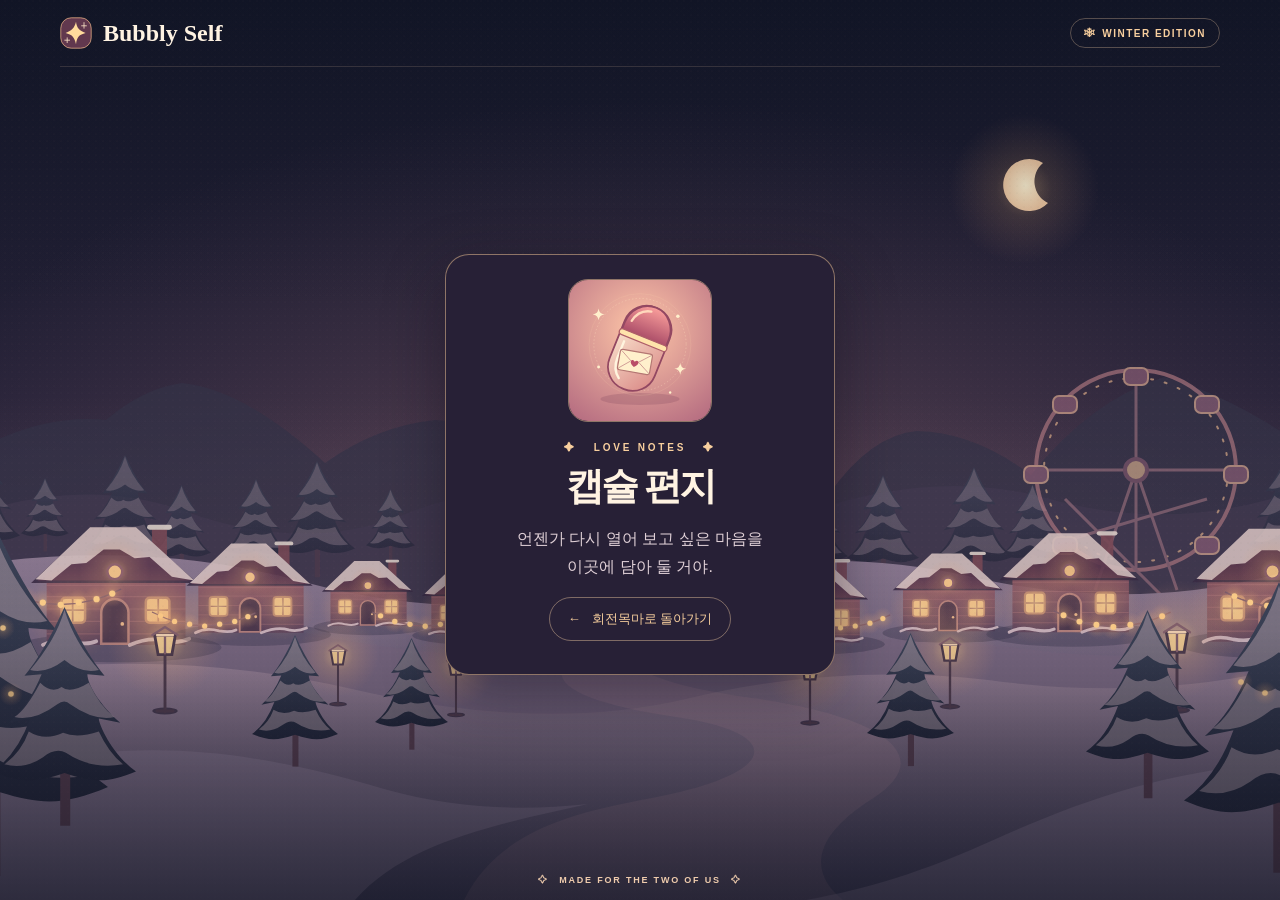
==== Capsule_Letter/index.html @ 06a0658e "Build the Bubbly Self Christmas carousel" ====
<!doctype html>
<html lang="ko">
<head>
  <meta charset="utf-8">
  <meta name="viewport" content="width=device-width, initial-scale=1">
  <meta name="theme-color" content="#141626">
  <meta name="robots" content="noindex, nofollow">
  <title>캡슐 편지 · Bubbly Self</title>
  <link rel="icon" href="/assets/spark.svg" type="image/svg+xml">
  <link rel="stylesheet" href="/style.css">
</head>
<body>
  <div class="scenery" aria-hidden="true"><div class="village"></div><div class="snow"></div></div>
  <header class="site-header">
    <a class="brand" href="/" aria-label="Bubbly Self 홈">
      <img src="/assets/spark.svg" width="32" height="32" alt="">
      <span>Bubbly Self</span>
    </a>
    <span class="edition"><span aria-hidden="true">❄</span> WINTER EDITION</span>
  </header>

  <main class="letter-page">
    <article class="letter">
      <img src="/assets/capsule.svg" width="144" height="143" alt="">
      <p class="eyebrow">✦ &nbsp; LOVE NOTES &nbsp; ✦</p>
      <h1>캡슐 편지</h1>
      <p>언젠가 다시 열어 보고 싶은 마음을<br>이곳에 담아 둘 거야.</p>
      <a class="return" href="/">← &nbsp; 회전목마로 돌아가기</a>
    </article>
  </main>

  <footer class="site-footer"><span aria-hidden="true">✧</span> MADE FOR THE TWO OF US <span aria-hidden="true">✧</span></footer>
</body>
</html>
---- style.css ----
:root {
  color-scheme: dark;
  --ivory: #fff3e2;
  --gold: #f8cf9e;
  --muted: #dfcfd6;
  --night: #141626;
  --serif: Georgia, 'Times New Roman', serif;
  --sans: 'Apple SD Gothic Neo', 'Malgun Gothic', 'Noto Sans CJK KR', sans-serif;
}

*, *::before, *::after { box-sizing: border-box; }

body {
  min-width: 0;
  min-height: 100svh;
  margin: 0;
  display: flex;
  flex-direction: column;
  color: var(--ivory);
  background: var(--night);
  font-family: var(--sans);
}

button, a { -webkit-tap-highlight-color: transparent; }
button { font: inherit; }
a { color: inherit; }
:focus-visible { outline: 2px solid #fff0b7; outline-offset: 4px; }

.scenery, .village, .stars, .snow { position: fixed; inset: 0; pointer-events: none; }
.scenery { z-index: -1; overflow: hidden; background: radial-gradient(ellipse at 50% 60%, #3f3148, transparent 66%), linear-gradient(#101526, #232238 62%, #323044); }
.village { background: url('/assets/village.svg') center bottom / cover no-repeat; }
.village::after { content: ''; position: absolute; inset: 0; background: linear-gradient(180deg, #11142435, transparent 35%, #11132108 70%, #111321a0); }

.star, .flake { position: absolute; left: var(--x); top: var(--y); }
.star { width: var(--size); height: var(--size); background: #ffdfb3; border-radius: 50%; box-shadow: 0 0 7px #ffddb577; animation: twinkle var(--speed) var(--delay) ease-in-out infinite alternate; }
.star.is-bright { border-radius: 0; clip-path: polygon(50% 0, 60% 40%, 100% 50%, 60% 60%, 50% 100%, 40% 60%, 0 50%, 40% 40%); }
.flake { width: var(--size); height: var(--size); border-radius: 50%; background: #fff3e7; opacity: var(--opacity); animation: fall var(--speed) var(--delay) linear infinite; }
.meteor { position: absolute; top: 13%; left: 77%; width: 85px; height: 2px; border-radius: 50%; background: linear-gradient(90deg, #fff7da, #fbd2ad88, transparent); opacity: 0; animation: shoot 18s 4s linear infinite; }

@keyframes twinkle { from { opacity: .26; } to { opacity: .93; } }
@keyframes fall { from { transform: translate3d(0, calc(-8vh - var(--y)), 0); } to { transform: translate3d(var(--drift), calc(109vh - var(--y)), 0); } }
@keyframes shoot {
  0%, 100% { transform: translate3d(0, 0, 0) rotate(-26deg); opacity: 0; }
  1% { opacity: .88; }
  7%, 99% { transform: translate3d(-36vw, 19vh, 0) rotate(-26deg); opacity: 0; }
}

.site-header {
  display: flex;
  align-items: center;
  justify-content: space-between;
  gap: 12px;
  width: min(calc(100% - 36px), 1160px);
  padding: 14px 0;
  margin: 0 auto;
  border-bottom: 1px solid #f5cfad26;
}

.brand { display: inline-flex; align-items: center; gap: 8px; font: 600 20px var(--serif); text-decoration: none; }
.brand img { display: block; }
.edition { display: inline-flex; align-items: center; gap: 6px; padding: 7px 10px; border: 1px solid #f8d2a84d; border-radius: 99px; color: var(--gold); font: 700 8px var(--sans); letter-spacing: .15em; }
.edition span { font-size: 11px; }

.home { width: 100%; flex: 1; display: grid; align-content: center; justify-items: center; padding: 30px 12px 14px; }
.intro { position: relative; z-index: 1; text-align: center; }
.eyebrow { margin: 0 0 11px; color: var(--gold); font: 700 9px var(--sans); letter-spacing: .28em; }
.eyebrow span { margin: 0 .4em; }
h1 { margin: 0; font-size: clamp(26px, 8.4vw, 56px); line-height: 1.19; letter-spacing: -.08em; text-wrap: balance; }
h1 em { color: #ffcfb0; font-style: normal; }
.intro-copy { margin: 12px 0 0; color: var(--muted); font-size: clamp(12px, 3.4vw, 15px); line-height: 1.6; text-wrap: balance; }

.carousel { width: min(100%, 600px); margin-top: 15px; }
.ride { position: relative; touch-action: pan-y; user-select: none; }
.ride.is-ready { cursor: grab; }
.ride.is-dragging, .ride.is-dragging .card { cursor: grabbing; }
.ride-frame { position: relative; isolation: isolate; aspect-ratio: 600 / 450; }
.machine, .canopy, .cards { position: absolute; width: 100%; height: 100%; inset: 0; }
.machine, .canopy { pointer-events: none; }
.canopy { z-index: 2; }
.cards { z-index: 1; }
.ride-glow { position: absolute; inset: 10% 0 -5%; background: radial-gradient(ellipse at 50% 55%, #ffbc6c38 0, #c3684d23 32%, transparent 65%); pointer-events: none; }
.slot { position: absolute; left: 50%; top: 63.5%; width: 27.5%; transform: translate(-50%, -50%); font-size: clamp(10px, 3.2vw, 18px); }
.ride:not(.is-ready) .slot:not(:first-child) { display: none; }
.card {
  position: relative;
  display: flex;
  flex-direction: column;
  width: 100%;
  aspect-ratio: 3 / 4;
  overflow: hidden;
  border: 1px solid #f1cb9f;
  border-radius: .9em;
  padding: 0;
  color: #512b3e;
  background: #fff0da;
  box-shadow: 0 .6em 1.6em #15091f65, inset 0 0 0 1px #fff2db;
  font: inherit;
  text-align: left;
  text-decoration: none;
  cursor: pointer;
}
.card img { width: 100%; height: 70%; display: block; object-fit: cover; }
.is-current .card { border-color: #fff1c6; box-shadow: 0 0 1em #ffd4a769, 0 .6em 1.6em #15091f74; }
.card-caption { position: relative; display: flex; flex: 1; flex-direction: column; justify-content: center; gap: .23em; padding: .16em .55em .3em; }
.card-caption small { color: #794752; font-size: .46em; font-weight: 800; letter-spacing: .09em; white-space: nowrap; }
.card-caption strong { font-size: .95em; line-height: 1.13; letter-spacing: -.055em; word-break: keep-all; }
.card-arrow { position: absolute; right: .42em; top: 50%; width: 1.22em; height: 1.22em; display: grid; place-items: center; border-radius: 50%; color: #fff2dc; background: #9b4d5f; transform: translateY(-50%); }
.card[href] .card-caption { padding-right: 1.75em; }
.ribbon { position: absolute; top: 29%; left: -11%; width: 122%; padding: .24em 0 .3em; transform: rotate(-29deg); background: #75364c; color: #fff0d5; border-block: 1px solid #f7c696a6; box-shadow: 0 .18em .5em #37202e45; text-align: center; font: italic 700 .77em var(--serif); white-space: nowrap; }

.controls { display: flex; align-items: center; justify-content: center; gap: clamp(16px, 5vw, 34px); margin: 6px 0 3px; }
.controls[hidden] { display: none; }
.turn { width: 46px; height: 46px; display: grid; place-items: center; padding: 0; border: 1px solid #e6b08782; border-radius: 50%; background: #282235; color: var(--gold); cursor: pointer; transition: background-color .2s, color .2s; }
.turn svg { width: 20px; fill: none; stroke: currentColor; stroke-width: 1.8; stroke-linecap: round; stroke-linejoin: round; }
.selection { display: grid; justify-items: center; }
.stops { display: flex; align-items: center; }
.stops button { width: 25px; height: 27px; display: grid; place-items: center; padding: 0; border: 0; background: transparent; border-radius: 8px; cursor: pointer; }
.stops button::after { content: ''; width: 5px; height: 5px; border-radius: 50%; background: #d1a5a5; }
.stops button[aria-current]::after { width: 8px; height: 8px; border-radius: 2px; transform: rotate(45deg); background: #ffdb9f; box-shadow: 0 0 8px #ffdb9f85; }
.ride-hint { margin: 0; color: #e8d4d6; font-size: 11px; line-height: 1.5; }
.site-footer { padding: 13px 12px max(15px, env(safe-area-inset-bottom)); color: #efccad; text-align: center; font: 700 8px var(--sans); letter-spacing: .2em; }
.site-footer span { margin: 0 .65em; }

.letter-page { flex: 1; display: grid; place-items: center; padding: 30px 18px; }
.letter { width: min(100%, 390px); padding: 24px 20px 33px; border: 1px solid #f7ca9880; border-radius: 24px; background: #272036; box-shadow: 0 20px 60px #100d1d7d; text-align: center; }
.letter img { display: block; margin: 0 auto 20px; border: 1px solid #f7ca9880; border-radius: 20px; }
.letter h1 { font-size: 38px; }
.letter p:not(.eyebrow) { color: var(--muted); line-height: 1.75; }
.return { display: inline-block; padding: 12px 18px; border: 1px solid #f8d2a86b; border-radius: 99px; color: var(--gold); font-size: 13px; text-decoration: none; }

.visually-hidden { position: absolute; width: 1px; height: 1px; padding: 0; margin: -1px; overflow: hidden; clip-path: inset(50%); white-space: nowrap; }

@media (min-width: 640px) {
  .site-header { width: min(calc(100% - 76px), 1160px); padding: 17px 0; }
  .brand { gap: 11px; font-size: 24px; }
  .edition { padding: 8px 13px; font-size: 10px; }
  .home { padding-top: 32px; }
  .eyebrow { font-size: 10px; }
  .carousel { margin-top: 18px; }
  .slot { width: 25.7%; }
  .site-footer { font-size: 9px; }
}

@media (min-width: 640px) and (max-height: 820px) {
  .carousel { width: min(100%, 540px); }
  .home { padding-top: 20px; }
}

@media (max-width: 380px) { .slot { font-size: 11px; } }

@media (hover: hover) {
  .turn:hover, .return:hover { background: #533147; color: #fff1d1; }
  .card:hover { border-color: #fff4d6; }
}

@media (prefers-reduced-motion: reduce) {
  .star, .flake, .meteor { animation: none; }
  .turn { transition: none; }
}
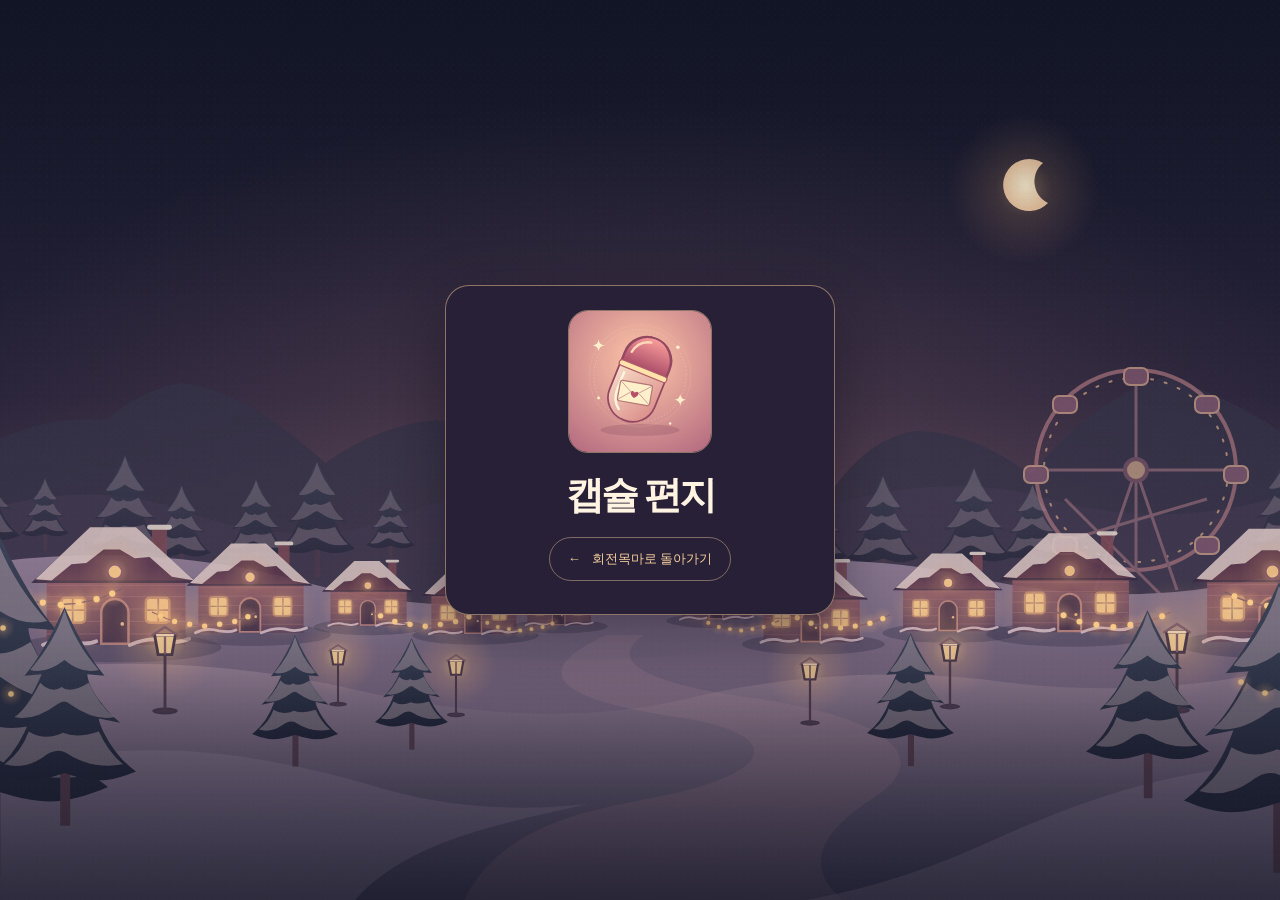
==== commit 558a9cad: "Simplify the carousel and show full-card artwork" ====
--- a/Capsule_Letter/index.html
+++ b/Capsule_Letter/index.html
@@ -10,25 +10,15 @@
   <link rel="stylesheet" href="/style.css">
 </head>
 <body>
-  <div class="scenery" aria-hidden="true"><div class="village"></div><div class="snow"></div></div>
-  <header class="site-header">
-    <a class="brand" href="/" aria-label="Bubbly Self 홈">
-      <img src="/assets/spark.svg" width="32" height="32" alt="">
-      <span>Bubbly Self</span>
-    </a>
-    <span class="edition"><span aria-hidden="true">❄</span> WINTER EDITION</span>
-  </header>
+  <div class="scenery" aria-hidden="true"><div class="village"></div></div>
 
   <main class="letter-page">
     <article class="letter">
       <img src="/assets/capsule.svg" width="144" height="143" alt="">
-      <p class="eyebrow">✦ &nbsp; LOVE NOTES &nbsp; ✦</p>
       <h1>캡슐 편지</h1>
-      <p>언젠가 다시 열어 보고 싶은 마음을<br>이곳에 담아 둘 거야.</p>
       <a class="return" href="/">← &nbsp; 회전목마로 돌아가기</a>
     </article>
   </main>
 
-  <footer class="site-footer"><span aria-hidden="true">✧</span> MADE FOR THE TWO OF US <span aria-hidden="true">✧</span></footer>
 </body>
 </html>
--- a/style.css
+++ b/style.css
@@ -1,8 +1,6 @@
 :root {
   color-scheme: dark;
-  --ivory: #fff3e2;
   --gold: #f8cf9e;
-  --muted: #dfcfd6;
   --night: #141626;
   --serif: Georgia, 'Times New Roman', serif;
   --sans: 'Apple SD Gothic Neo', 'Malgun Gothic', 'Noto Sans CJK KR', sans-serif;
@@ -16,7 +14,7 @@
   margin: 0;
   display: flex;
   flex-direction: column;
-  color: var(--ivory);
+  color: #fff3e2;
   background: var(--night);
   font-family: var(--sans);
 }
@@ -45,46 +43,22 @@
   7%, 99% { transform: translate3d(-36vw, 19vh, 0) rotate(-26deg); opacity: 0; }
 }
 
-.site-header {
-  display: flex;
-  align-items: center;
-  justify-content: space-between;
-  gap: 12px;
-  width: min(calc(100% - 36px), 1160px);
-  padding: 14px 0;
-  margin: 0 auto;
-  border-bottom: 1px solid #f5cfad26;
-}
-
-.brand { display: inline-flex; align-items: center; gap: 8px; font: 600 20px var(--serif); text-decoration: none; }
-.brand img { display: block; }
-.edition { display: inline-flex; align-items: center; gap: 6px; padding: 7px 10px; border: 1px solid #f8d2a84d; border-radius: 99px; color: var(--gold); font: 700 8px var(--sans); letter-spacing: .15em; }
-.edition span { font-size: 11px; }
-
-.home { width: 100%; flex: 1; display: grid; align-content: center; justify-items: center; padding: 30px 12px 14px; }
-.intro { position: relative; z-index: 1; text-align: center; }
-.eyebrow { margin: 0 0 11px; color: var(--gold); font: 700 9px var(--sans); letter-spacing: .28em; }
-.eyebrow span { margin: 0 .4em; }
-h1 { margin: 0; font-size: clamp(26px, 8.4vw, 56px); line-height: 1.19; letter-spacing: -.08em; text-wrap: balance; }
-h1 em { color: #ffcfb0; font-style: normal; }
-.intro-copy { margin: 12px 0 0; color: var(--muted); font-size: clamp(12px, 3.4vw, 15px); line-height: 1.6; text-wrap: balance; }
-
-.carousel { width: min(100%, 600px); margin-top: 15px; }
+.home { flex: 1; display: grid; place-items: center; padding: 20px 12px; }
+.carousel { width: min(100%, 650px); }
 .ride { position: relative; touch-action: pan-y; user-select: none; }
 .ride.is-ready { cursor: grab; }
 .ride.is-dragging, .ride.is-dragging .card { cursor: grabbing; }
-.ride-frame { position: relative; isolation: isolate; aspect-ratio: 600 / 450; }
+.ride-frame { position: relative; isolation: isolate; aspect-ratio: 600 / 540; }
 .machine, .canopy, .cards { position: absolute; width: 100%; height: 100%; inset: 0; }
 .machine, .canopy { pointer-events: none; }
 .canopy { z-index: 2; }
 .cards { z-index: 1; }
 .ride-glow { position: absolute; inset: 10% 0 -5%; background: radial-gradient(ellipse at 50% 55%, #ffbc6c38 0, #c3684d23 32%, transparent 65%); pointer-events: none; }
-.slot { position: absolute; left: 50%; top: 63.5%; width: 27.5%; transform: translate(-50%, -50%); font-size: clamp(10px, 3.2vw, 18px); }
+.slot { position: absolute; left: 50%; top: 61.85%; width: 27.5%; transform: translate(-50%, -50%); font-size: clamp(10px, 3.2vw, 18px); }
 .ride:not(.is-ready) .slot:not(:first-child) { display: none; }
 .card {
   position: relative;
-  display: flex;
-  flex-direction: column;
+  display: block;
   width: 100%;
   aspect-ratio: 3 / 4;
   overflow: hidden;
@@ -95,17 +69,14 @@
   background: #fff0da;
   box-shadow: 0 .6em 1.6em #15091f65, inset 0 0 0 1px #fff2db;
   font: inherit;
-  text-align: left;
+  text-align: center;
   text-decoration: none;
   cursor: pointer;
 }
-.card img { width: 100%; height: 70%; display: block; object-fit: cover; }
+.card img { position: absolute; inset: 0; width: 100%; height: 100%; display: block; object-fit: cover; }
 .is-current .card { border-color: #fff1c6; box-shadow: 0 0 1em #ffd4a769, 0 .6em 1.6em #15091f74; }
-.card-caption { position: relative; display: flex; flex: 1; flex-direction: column; justify-content: center; gap: .23em; padding: .16em .55em .3em; }
-.card-caption small { color: #794752; font-size: .46em; font-weight: 800; letter-spacing: .09em; white-space: nowrap; }
-.card-caption strong { font-size: .95em; line-height: 1.13; letter-spacing: -.055em; word-break: keep-all; }
-.card-arrow { position: absolute; right: .42em; top: 50%; width: 1.22em; height: 1.22em; display: grid; place-items: center; border-radius: 50%; color: #fff2dc; background: #9b4d5f; transform: translateY(-50%); }
-.card[href] .card-caption { padding-right: 1.75em; }
+.card-caption { position: absolute; inset: auto 0 0; min-height: 36%; display: grid; align-items: end; padding: 1.6em .55em .65em; background: linear-gradient(transparent, #fffdf0ed 72%, #fffdf5); }
+.card-caption strong { font-size: 1em; line-height: 1.16; letter-spacing: -.055em; word-break: keep-all; text-wrap: balance; }
 .ribbon { position: absolute; top: 29%; left: -11%; width: 122%; padding: .24em 0 .3em; transform: rotate(-29deg); background: #75364c; color: #fff0d5; border-block: 1px solid #f7c696a6; box-shadow: 0 .18em .5em #37202e45; text-align: center; font: italic 700 .77em var(--serif); white-space: nowrap; }
 
 .controls { display: flex; align-items: center; justify-content: center; gap: clamp(16px, 5vw, 34px); margin: 6px 0 3px; }
@@ -117,33 +88,21 @@
 .stops button { width: 25px; height: 27px; display: grid; place-items: center; padding: 0; border: 0; background: transparent; border-radius: 8px; cursor: pointer; }
 .stops button::after { content: ''; width: 5px; height: 5px; border-radius: 50%; background: #d1a5a5; }
 .stops button[aria-current]::after { width: 8px; height: 8px; border-radius: 2px; transform: rotate(45deg); background: #ffdb9f; box-shadow: 0 0 8px #ffdb9f85; }
-.ride-hint { margin: 0; color: #e8d4d6; font-size: 11px; line-height: 1.5; }
-.site-footer { padding: 13px 12px max(15px, env(safe-area-inset-bottom)); color: #efccad; text-align: center; font: 700 8px var(--sans); letter-spacing: .2em; }
-.site-footer span { margin: 0 .65em; }
 
 .letter-page { flex: 1; display: grid; place-items: center; padding: 30px 18px; }
 .letter { width: min(100%, 390px); padding: 24px 20px 33px; border: 1px solid #f7ca9880; border-radius: 24px; background: #272036; box-shadow: 0 20px 60px #100d1d7d; text-align: center; }
 .letter img { display: block; margin: 0 auto 20px; border: 1px solid #f7ca9880; border-radius: 20px; }
-.letter h1 { font-size: 38px; }
-.letter p:not(.eyebrow) { color: var(--muted); line-height: 1.75; }
+.letter h1 { margin: 0 0 18px; font-size: 38px; line-height: 1.19; letter-spacing: -.08em; }
 .return { display: inline-block; padding: 12px 18px; border: 1px solid #f8d2a86b; border-radius: 99px; color: var(--gold); font-size: 13px; text-decoration: none; }
 
 .visually-hidden { position: absolute; width: 1px; height: 1px; padding: 0; margin: -1px; overflow: hidden; clip-path: inset(50%); white-space: nowrap; }
 
 @media (min-width: 640px) {
-  .site-header { width: min(calc(100% - 76px), 1160px); padding: 17px 0; }
-  .brand { gap: 11px; font-size: 24px; }
-  .edition { padding: 8px 13px; font-size: 10px; }
-  .home { padding-top: 32px; }
-  .eyebrow { font-size: 10px; }
-  .carousel { margin-top: 18px; }
   .slot { width: 25.7%; }
-  .site-footer { font-size: 9px; }
 }
 
 @media (min-width: 640px) and (max-height: 820px) {
-  .carousel { width: min(100%, 540px); }
-  .home { padding-top: 20px; }
+  .carousel { width: min(100%, 600px); }
 }
 
 @media (max-width: 380px) { .slot { font-size: 11px; } }
